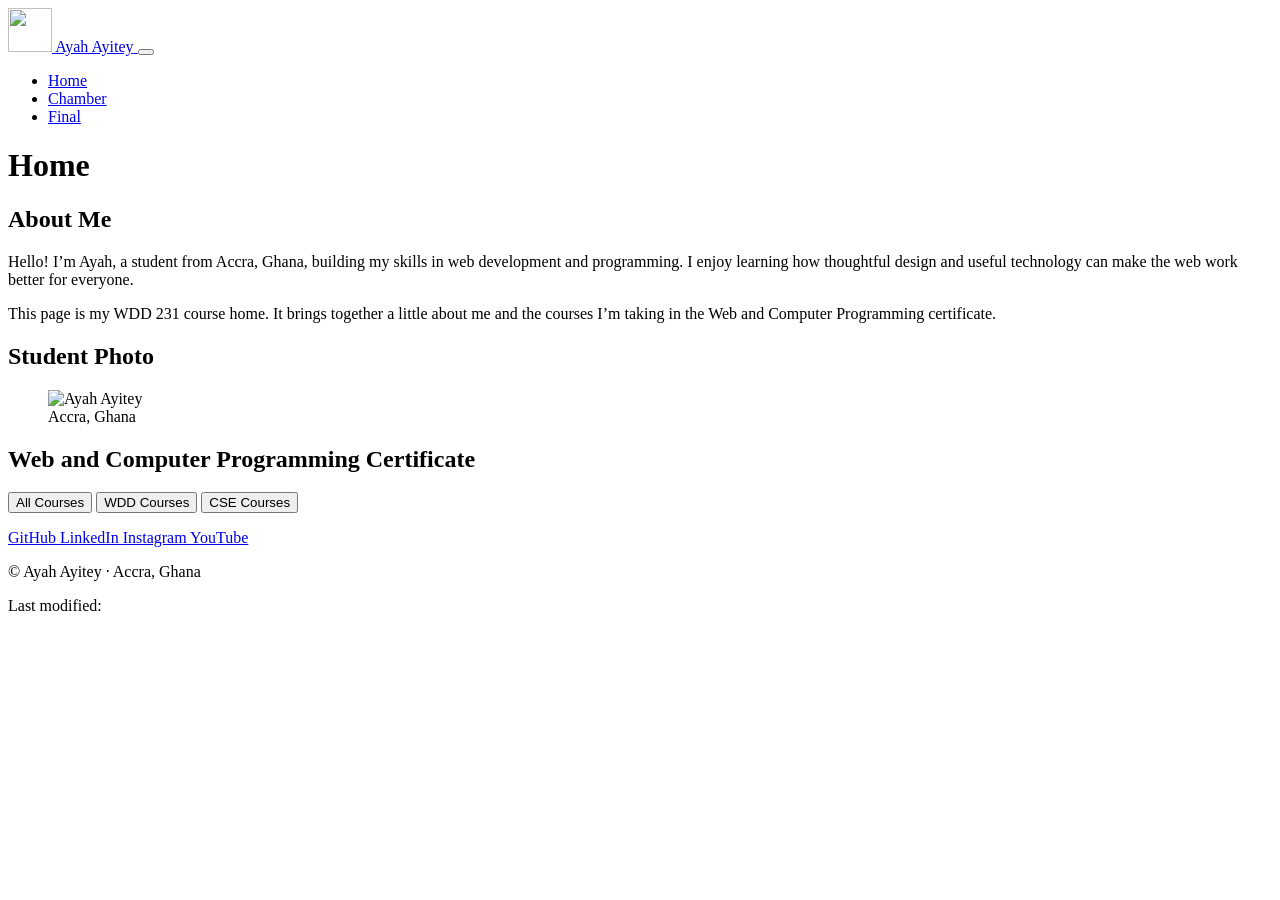
==== index.html @ a51263d9 "Add files via upload" ====
<!doctype html>
<html lang="en">
  <head>
    <meta charset="utf-8">
    <meta name="viewport" content="width=device-width, initial-scale=1">
    <meta
      name="description"
      content="Ayah Ayitey's WDD 231 course home page, featuring a student introduction and a dynamic Web and Computer Programming course list."
    >
    <meta name="author" content="Ayah Ayitey">
    <meta name="theme-color" content="#183c32">
    <title>Home | Ayah Ayitey</title>
    <link rel="icon" href="images/site-logo.svg" type="image/svg+xml">
    <link rel="preconnect" href="https://fonts.googleapis.com">
    <link rel="preconnect" href="https://fonts.gstatic.com" crossorigin>
    <link
      href="https://fonts.googleapis.com/css2?family=DM+Sans:wght@400;500;600;700&display=swap"
      rel="stylesheet"
    >
    <link rel="stylesheet" href="styles/small.css">
    <link rel="stylesheet" href="styles/larger.css">
    <script src="scripts/navigation.js" defer></script>
    <script src="scripts/course.js" defer></script>
  </head>
  <body>
    <header class="site-header">
      <a class="brand" href="index.html" aria-label="Ayah Ayitey home">
        <img src="images/site-logo.svg" alt="" width="44" height="44">
        <span>Ayah Ayitey</span>
      </a>
      <button
        class="menu-toggle"
        type="button"
        aria-label="Open navigation menu"
        aria-controls="primary-navigation"
        aria-expanded="false"
      >
        <span class="menu-toggle__line"></span>
        <span class="menu-toggle__line"></span>
        <span class="menu-toggle__line"></span>
      </button>
      <nav class="primary-navigation" id="primary-navigation" aria-label="Main navigation">
        <ul>
          <li><a href="index.html" aria-current="page">Home</a></li>
          <li><a href="chamber/">Chamber</a></li>
          <li><a href="final/">Final</a></li>
        </ul>
      </nav>
    </header>

    <main class="page-content">
      <h1>Home</h1>

      <div class="intro-grid">
        <section class="panel about-panel" aria-labelledby="about-heading">
          <h2 id="about-heading">About Me</h2>
          <div class="panel-body">
            <p>
              Hello! I’m Ayah, a student from Accra, Ghana, building my skills in
              web development and programming. I enjoy learning how thoughtful
              design and useful technology can make the web work better for
              everyone.
            </p>
            <p>
              This page is my WDD 231 course home. It brings together a little
              about me and the courses I’m taking in the Web and Computer
              Programming certificate.
            </p>
          </div>
        </section>

        <section class="panel photo-panel" aria-labelledby="photo-heading">
          <h2 id="photo-heading">Student Photo</h2>
          <figure class="profile-figure">
            <img
              src="images/AYAH%20AYITEY%20PHOTO.jpg"
              alt="Ayah Ayitey"
              width="377"
              height="375"
            >
            <figcaption>Accra, Ghana</figcaption>
          </figure>
        </section>
      </div>

      <section class="panel certificate-panel" aria-labelledby="certificate-heading">
        <h2 id="certificate-heading">Web and Computer Programming Certificate</h2>
        <div class="course-filters" role="group" aria-label="Filter courses">
          <button class="filter-button is-active" type="button" data-filter="all" aria-pressed="true">
            All Courses
          </button>
          <button class="filter-button" type="button" data-filter="WDD" aria-pressed="false">
            WDD Courses
          </button>
          <button class="filter-button" type="button" data-filter="CSE" aria-pressed="false">
            CSE Courses
          </button>
        </div>
        <p class="credit-total" id="credit-total" aria-live="polite"></p>
        <div class="course-list" id="course-list" aria-live="polite"></div>
      </section>
    </main>

    <footer class="site-footer">
      <div class="social-links" aria-label="Social and contact links">
        <a href="https://github.com/" target="_blank" rel="noopener noreferrer" aria-label="GitHub (update with your repository)">
          GitHub
        </a>
        <a href="https://www.linkedin.com/in/ayah-ayitey-7760271aa/" target="_blank" rel="noopener noreferrer">
          LinkedIn
        </a>
        <a href="https://www.instagram.com/" target="_blank" rel="noopener noreferrer">
          Instagram
        </a>
        <a href="https://www.youtube.com/" target="_blank" rel="noopener noreferrer">
          YouTube
        </a>
      </div>
      <p class="copyright">
        &copy; <span id="currentyear"></span> Ayah Ayitey <span aria-hidden="true">·</span> Accra, Ghana
      </p>
      <p class="modified">Last modified: <span id="lastModified"></span></p>
    </footer>
  </body>
</html>
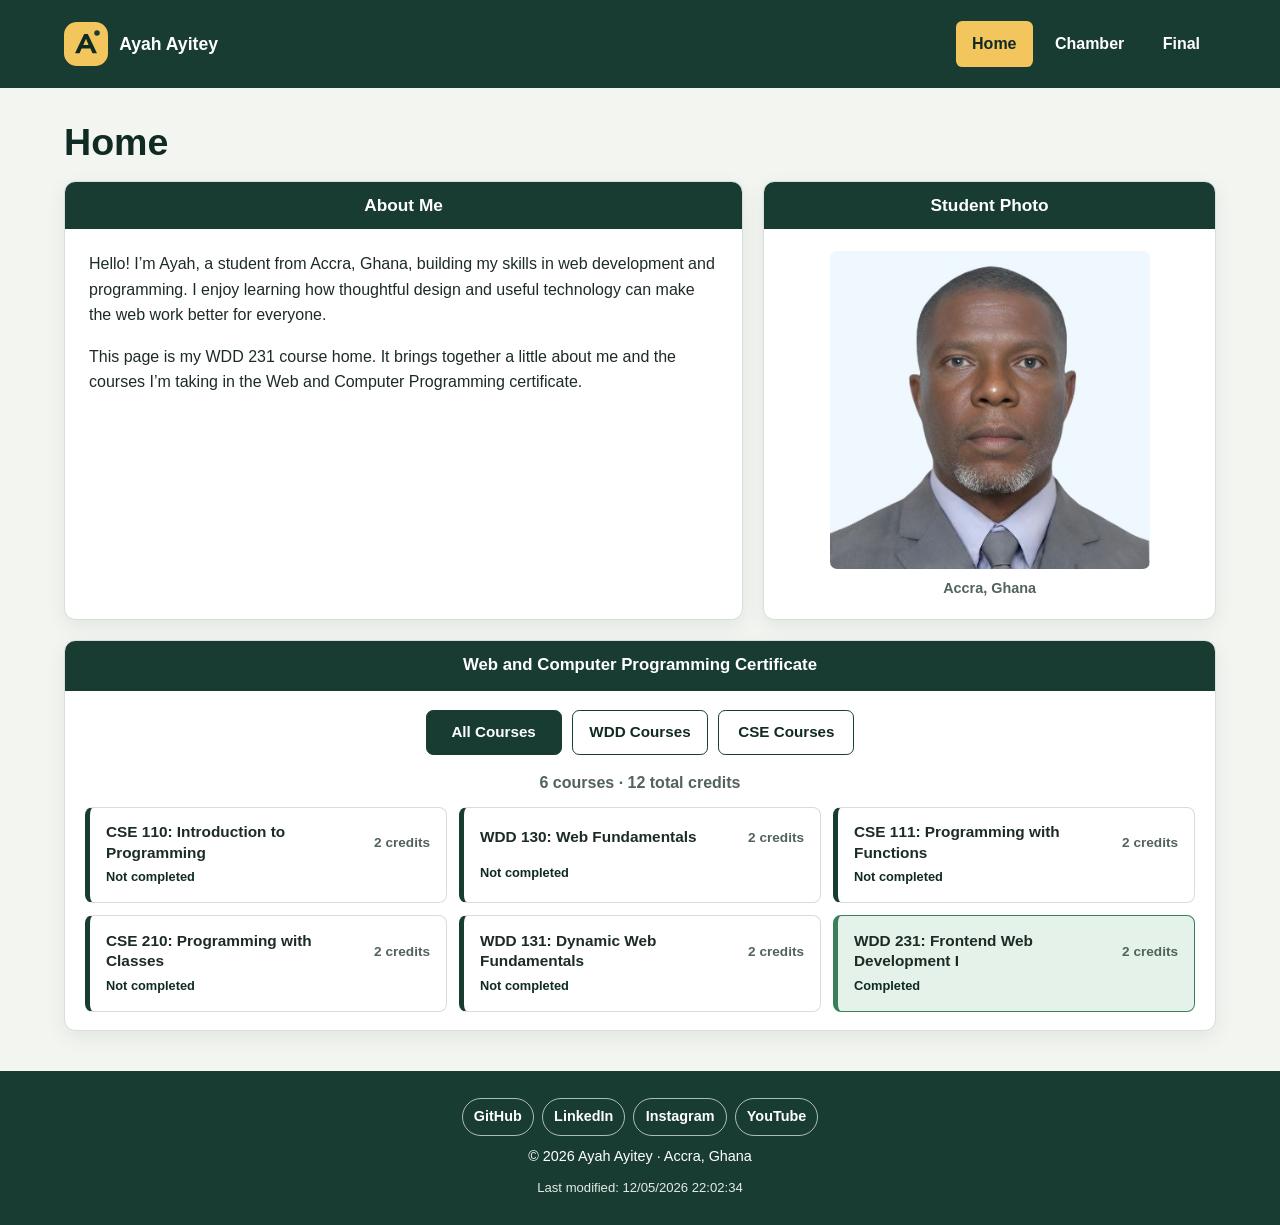
==== commit 14604d24: "Add files via upload" ====
--- a/index.html
+++ b/index.html
@@ -73,7 +73,7 @@
           <h2 id="photo-heading">Student Photo</h2>
           <figure class="profile-figure">
             <img
-              src="images/AYAH%20AYITEY%20PHOTO.jpg"
+              src="images/ayah-ayitey-photo.jpg"
               alt="Ayah Ayitey"
               width="377"
               height="375"
@@ -102,11 +102,11 @@
     </main>
 
     <footer class="site-footer">
-      <div class="social-links" aria-label="Social and contact links">
-        <a href="https://github.com/" target="_blank" rel="noopener noreferrer" aria-label="GitHub (update with your repository)">
+      <div class="social-links" role="group" aria-label="Social and contact links">
+        <a href="https://github.com/AyahAyitey" target="_blank" rel="noopener noreferrer" aria-label="GitHub">
           GitHub
         </a>
-        <a href="https://www.linkedin.com/in/ayah-ayitey-7760271aa/" target="_blank" rel="noopener noreferrer">
+        <a href="https://www.linkedin.com/" target="_blank" rel="noopener noreferrer">
           LinkedIn
         </a>
         <a href="https://www.instagram.com/" target="_blank" rel="noopener noreferrer">
--- a/styles/small.css
+++ b/styles/small.css
@@ -0,0 +1,345 @@
+:root {
+  color-scheme: light;
+  --color-ink: #1d2b26;
+  --color-muted: #52635b;
+  --color-page: #f3f5f1;
+  --color-panel: #ffffff;
+  --color-brand: #183c32;
+  --color-brand-dark: #102b24;
+  --color-accent: #f2c65d;
+  --color-border: #d7ded8;
+  --color-complete: #e4f2e9;
+  --color-complete-border: #39805a;
+  --shadow-panel: 0 0.4rem 1.2rem rgb(24 60 50 / 8%);
+  font-family: "DM Sans", sans-serif;
+  font-synthesis: none;
+  text-rendering: optimizeLegibility;
+}
+
+* {
+  box-sizing: border-box;
+}
+
+body {
+  min-width: 320px;
+  margin: 0;
+  background: var(--color-page);
+  color: var(--color-ink);
+  font-size: 1rem;
+  line-height: 1.6;
+}
+
+button,
+a {
+  font: inherit;
+}
+
+a {
+  color: inherit;
+}
+
+a:focus-visible,
+button:focus-visible {
+  outline: 3px solid var(--color-accent);
+  outline-offset: 3px;
+}
+
+.site-header {
+  position: relative;
+  display: flex;
+  min-height: 5rem;
+  align-items: center;
+  justify-content: space-between;
+  gap: 1rem;
+  padding: 0.75rem 1rem;
+  background: var(--color-brand);
+  color: #ffffff;
+}
+
+.brand {
+  display: inline-flex;
+  min-width: 0;
+  align-items: center;
+  gap: 0.7rem;
+  color: #ffffff;
+  font-size: 1.1rem;
+  font-weight: 700;
+  text-decoration: none;
+}
+
+.brand img {
+  display: block;
+  flex: 0 0 auto;
+}
+
+.menu-toggle {
+  display: grid;
+  width: 2.75rem;
+  height: 2.75rem;
+  flex: 0 0 auto;
+  place-content: center;
+  gap: 0.3rem;
+  border: 1px solid rgb(255 255 255 / 55%);
+  border-radius: 0.5rem;
+  background: transparent;
+  color: #ffffff;
+  cursor: pointer;
+}
+
+.menu-toggle__line {
+  display: block;
+  width: 1.25rem;
+  height: 2px;
+  border-radius: 2px;
+  background: currentColor;
+}
+
+.primary-navigation {
+  position: absolute;
+  z-index: 2;
+  top: 100%;
+  right: 0;
+  left: 0;
+  display: none;
+  padding: 0.35rem 1rem 1rem;
+  background: var(--color-brand);
+}
+
+.primary-navigation.is-open {
+  display: block;
+}
+
+.primary-navigation ul {
+  display: grid;
+  gap: 0.35rem;
+  margin: 0;
+  padding: 0;
+  list-style: none;
+}
+
+.primary-navigation a {
+  display: block;
+  padding: 0.7rem 0.85rem;
+  border-radius: 0.4rem;
+  color: #ffffff;
+  font-weight: 600;
+  text-decoration: none;
+  transition: background-color 160ms ease, color 160ms ease;
+}
+
+.primary-navigation a:hover,
+.primary-navigation a[aria-current="page"] {
+  background: var(--color-accent);
+  color: var(--color-brand-dark);
+}
+
+.page-content {
+  width: min(100% - 2rem, 72rem);
+  margin: 0 auto;
+  padding: 1.5rem 0 2.5rem;
+}
+
+h1,
+h2,
+p,
+figure {
+  margin-top: 0;
+}
+
+h1 {
+  margin-bottom: 1rem;
+  color: var(--color-brand-dark);
+  font-size: clamp(1.8rem, 7vw, 2.35rem);
+  line-height: 1.2;
+}
+
+h2 {
+  margin-bottom: 0;
+  padding: 0.75rem 1rem;
+  background: var(--color-brand);
+  color: #ffffff;
+  font-size: 1.08rem;
+  line-height: 1.35;
+  text-align: center;
+}
+
+.intro-grid {
+  display: grid;
+  gap: 1rem;
+  margin-bottom: 1rem;
+}
+
+.panel {
+  overflow: hidden;
+  border: 1px solid var(--color-border);
+  border-radius: 0.7rem;
+  background: var(--color-panel);
+  box-shadow: var(--shadow-panel);
+}
+
+.panel-body {
+  padding: 1.1rem 1.2rem 0.25rem;
+}
+
+.panel-body p:last-child {
+  margin-bottom: 1rem;
+}
+
+.profile-figure {
+  display: grid;
+  justify-items: center;
+  gap: 0.5rem;
+  margin: 0;
+  padding: 1rem;
+}
+
+.profile-figure img {
+  display: block;
+  width: min(100%, 20rem);
+  height: auto;
+  border-radius: 0.45rem;
+}
+
+.profile-figure figcaption {
+  color: var(--color-muted);
+  font-size: 0.9rem;
+  font-weight: 600;
+}
+
+.certificate-panel {
+  padding-bottom: 1.1rem;
+}
+
+.certificate-panel > h2 {
+  padding: 0.85rem 1rem;
+  font-size: 1.05rem;
+}
+
+.course-filters {
+  display: grid;
+  grid-template-columns: repeat(3, minmax(0, 1fr));
+  gap: 0.5rem;
+  padding: 1rem 0.9rem 0.25rem;
+}
+
+.filter-button {
+  min-height: 2.8rem;
+  padding: 0.45rem 0.35rem;
+  border: 1px solid var(--color-brand);
+  border-radius: 0.45rem;
+  background: #ffffff;
+  color: var(--color-brand-dark);
+  cursor: pointer;
+  font-size: 0.82rem;
+  font-weight: 700;
+  transition: background-color 160ms ease, color 160ms ease;
+}
+
+.filter-button:hover,
+.filter-button.is-active {
+  background: var(--color-brand);
+  color: #ffffff;
+}
+
+.credit-total {
+  margin: 0;
+  padding: 0.7rem 1rem;
+  color: var(--color-muted);
+  font-weight: 700;
+  text-align: center;
+}
+
+.course-list {
+  display: grid;
+  gap: 0.65rem;
+  padding: 0 0.9rem;
+}
+
+.course-card {
+  display: grid;
+  min-height: 5rem;
+  grid-template-columns: minmax(0, 1fr) auto;
+  align-items: center;
+  gap: 0.25rem 0.75rem;
+  padding: 0.8rem 0.9rem;
+  border: 1px solid var(--color-border);
+  border-left: 0.35rem solid var(--color-brand);
+  border-radius: 0.5rem;
+  background: #ffffff;
+}
+
+.course-card.is-complete {
+  border-color: var(--color-complete-border);
+  border-left-width: 0.35rem;
+  background: var(--color-complete);
+}
+
+.course-card__name {
+  min-width: 0;
+  margin: 0;
+  font-size: 0.96rem;
+  line-height: 1.35;
+  overflow-wrap: anywhere;
+}
+
+.course-card__credits {
+  color: var(--color-muted);
+  font-size: 0.85rem;
+  font-weight: 600;
+  white-space: nowrap;
+}
+
+.course-card__status {
+  grid-column: 1 / -1;
+  color: var(--color-brand-dark);
+  font-size: 0.8rem;
+  font-weight: 700;
+}
+
+.site-footer {
+  display: grid;
+  justify-items: center;
+  gap: 0.45rem;
+  padding: 1.5rem 1rem;
+  background: var(--color-brand);
+  color: #ffffff;
+  text-align: center;
+}
+
+.social-links {
+  display: flex;
+  flex-wrap: wrap;
+  justify-content: center;
+  gap: 0.5rem;
+}
+
+.social-links a {
+  display: inline-flex;
+  min-height: 2.4rem;
+  align-items: center;
+  justify-content: center;
+  padding: 0.35rem 0.7rem;
+  border: 1px solid rgb(255 255 255 / 65%);
+  border-radius: 999px;
+  color: #ffffff;
+  font-size: 0.9rem;
+  font-weight: 600;
+  text-decoration: none;
+  transition: background-color 160ms ease, color 160ms ease;
+}
+
+.social-links a:hover {
+  background: var(--color-accent);
+  color: var(--color-brand-dark);
+}
+
+.copyright,
+.modified {
+  margin: 0;
+  font-size: 0.9rem;
+}
+
+.modified {
+  color: #e3ebe5;
+  font-size: 0.82rem;
+}
--- a/styles/larger.css
+++ b/styles/larger.css
@@ -0,0 +1,90 @@
+@media (min-width: 40rem) {
+  .site-header {
+    min-height: 5.5rem;
+    padding: 0.75rem max(1.5rem, calc((100% - 72rem) / 2));
+  }
+
+  .menu-toggle {
+    display: none;
+  }
+
+  .primary-navigation {
+    position: static;
+    display: block;
+    padding: 0;
+  }
+
+  .primary-navigation ul {
+    display: flex;
+    align-items: center;
+    gap: 0.4rem;
+  }
+
+  .primary-navigation a {
+    padding: 0.65rem 1rem;
+  }
+
+  .page-content {
+    padding-top: 2rem;
+  }
+
+  .intro-grid {
+    grid-template-columns: minmax(0, 1.5fr) minmax(15rem, 1fr);
+    gap: 1.25rem;
+    margin-bottom: 1.25rem;
+  }
+
+  .about-panel .panel-body {
+    padding: 1.35rem 1.5rem 0.4rem;
+  }
+
+  .profile-figure {
+    height: calc(100% - 2.76rem);
+    align-content: center;
+    padding: 1.25rem;
+  }
+
+  .course-filters {
+    display: flex;
+    justify-content: center;
+    gap: 0.65rem;
+    padding-top: 1.2rem;
+  }
+
+  .filter-button {
+    min-width: 8.5rem;
+    padding-inline: 1rem;
+    font-size: 0.95rem;
+  }
+
+  .course-list {
+    grid-template-columns: repeat(2, minmax(0, 1fr));
+    gap: 0.75rem;
+    padding: 0 1.25rem;
+  }
+
+  .course-card {
+    min-height: 5.3rem;
+    padding: 0.9rem 1rem;
+  }
+
+  .site-footer {
+    gap: 0.55rem;
+    padding: 1.7rem 1rem;
+  }
+}
+
+@media (min-width: 60rem) {
+  .course-list {
+    grid-template-columns: repeat(3, minmax(0, 1fr));
+  }
+}
+
+@media (prefers-reduced-motion: reduce) {
+  *,
+  *::before,
+  *::after {
+    scroll-behavior: auto !important;
+    transition-duration: 0.01ms !important;
+  }
+}
